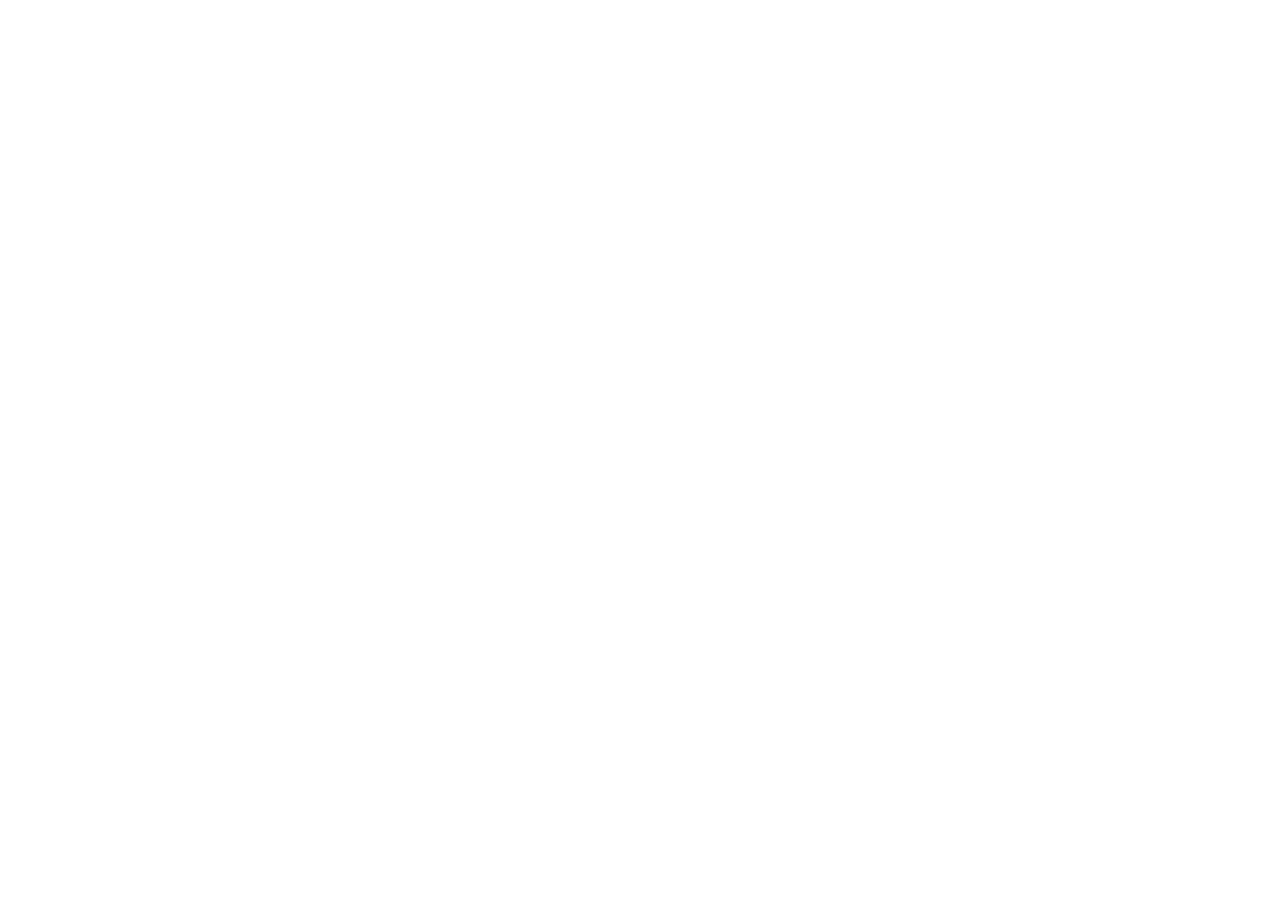
==== index.htm @ 46724115 "stunning page" ====
<!DOCTYPE html>
<html lang="en">
<head>
    <meta charset="UTF-8">
    <meta name="viewport" content="width=device-width, initial-scale=1.0">
    <title>Document</title>
</head>
<body>
    
</body>
</html>
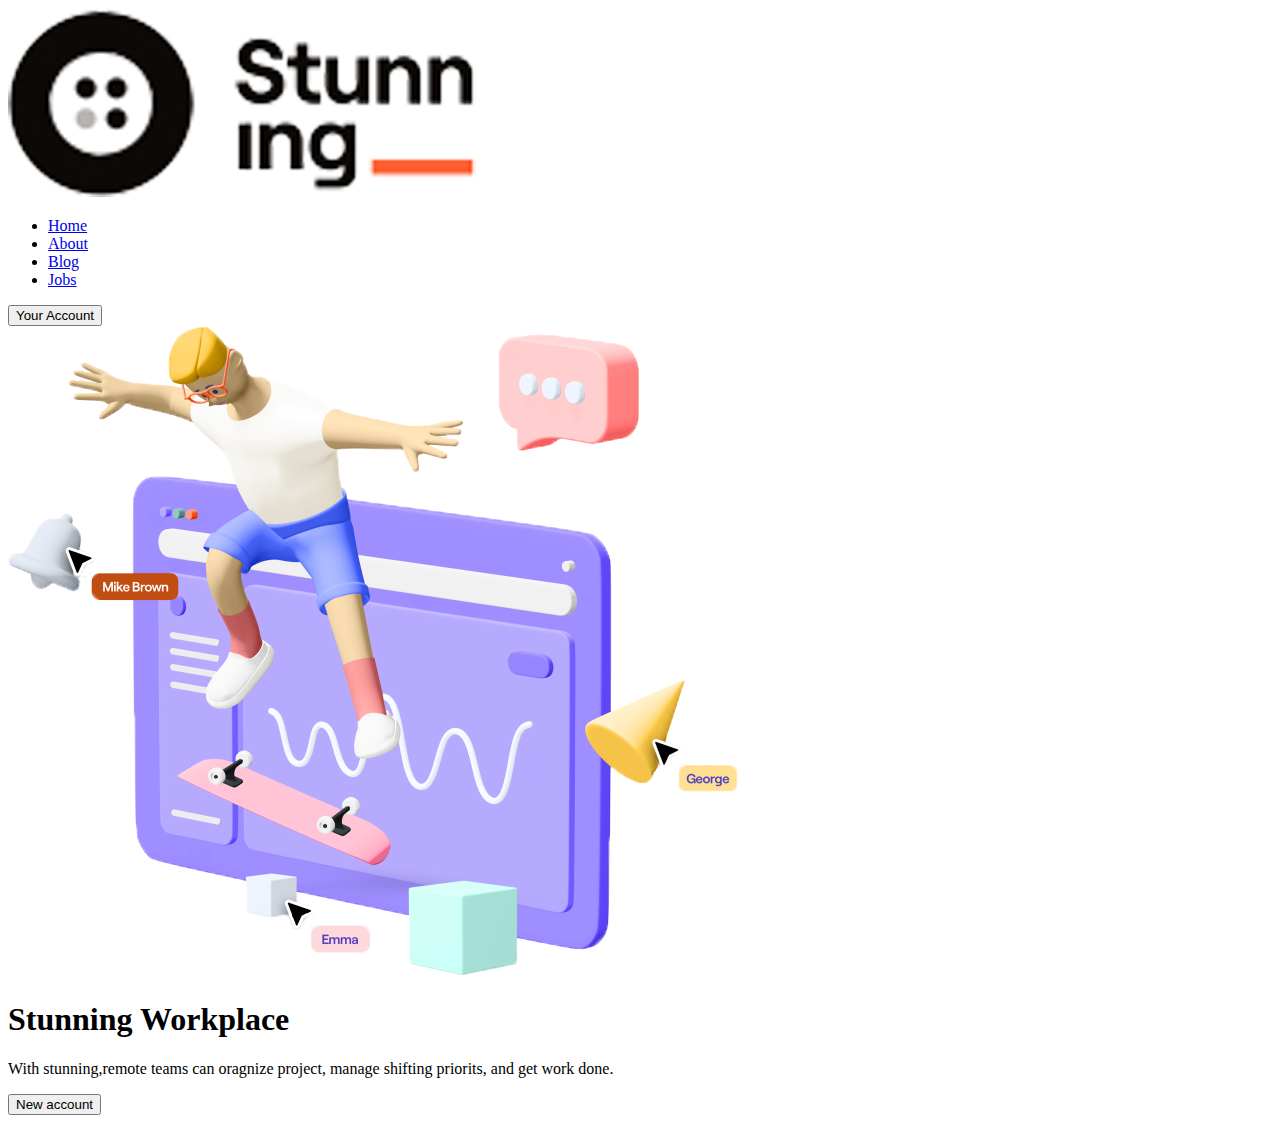
==== commit e5b61043: "add img" ====
--- a/index.htm
+++ b/index.htm
@@ -6,6 +6,39 @@
     <title>Document</title>
 </head>
 <body>
-    
+    <nav>
+        <div>
+            <img src="stunning-logo.png">
+        </div>
+        <div>
+            <ul>
+                <li><a href="#">Home</a></li>
+                <li><a href="#">About</a></li>
+                <li><a href="#">Blog</a></li>
+                <li><a href="#">Jobs</a></li>
+                </ul>
+
+            </ul>
+        </div>
+        <div>
+            <button>Your Account</button>
+        </div>
+    </nav>
+    <main>
+    <div>
+        <img src="landing-section-image.png">
+    </div>
+    <div>
+        <h1>
+            Stunning Workplace
+        </h1>
+        <p>With stunning,remote teams can oragnize project, manage shifting priorits, and get  work done.</p>
+    </div>
+    <div>
+        <button>New account</button>
+        
+    </div>
+</main>
+
 </body>
 </html>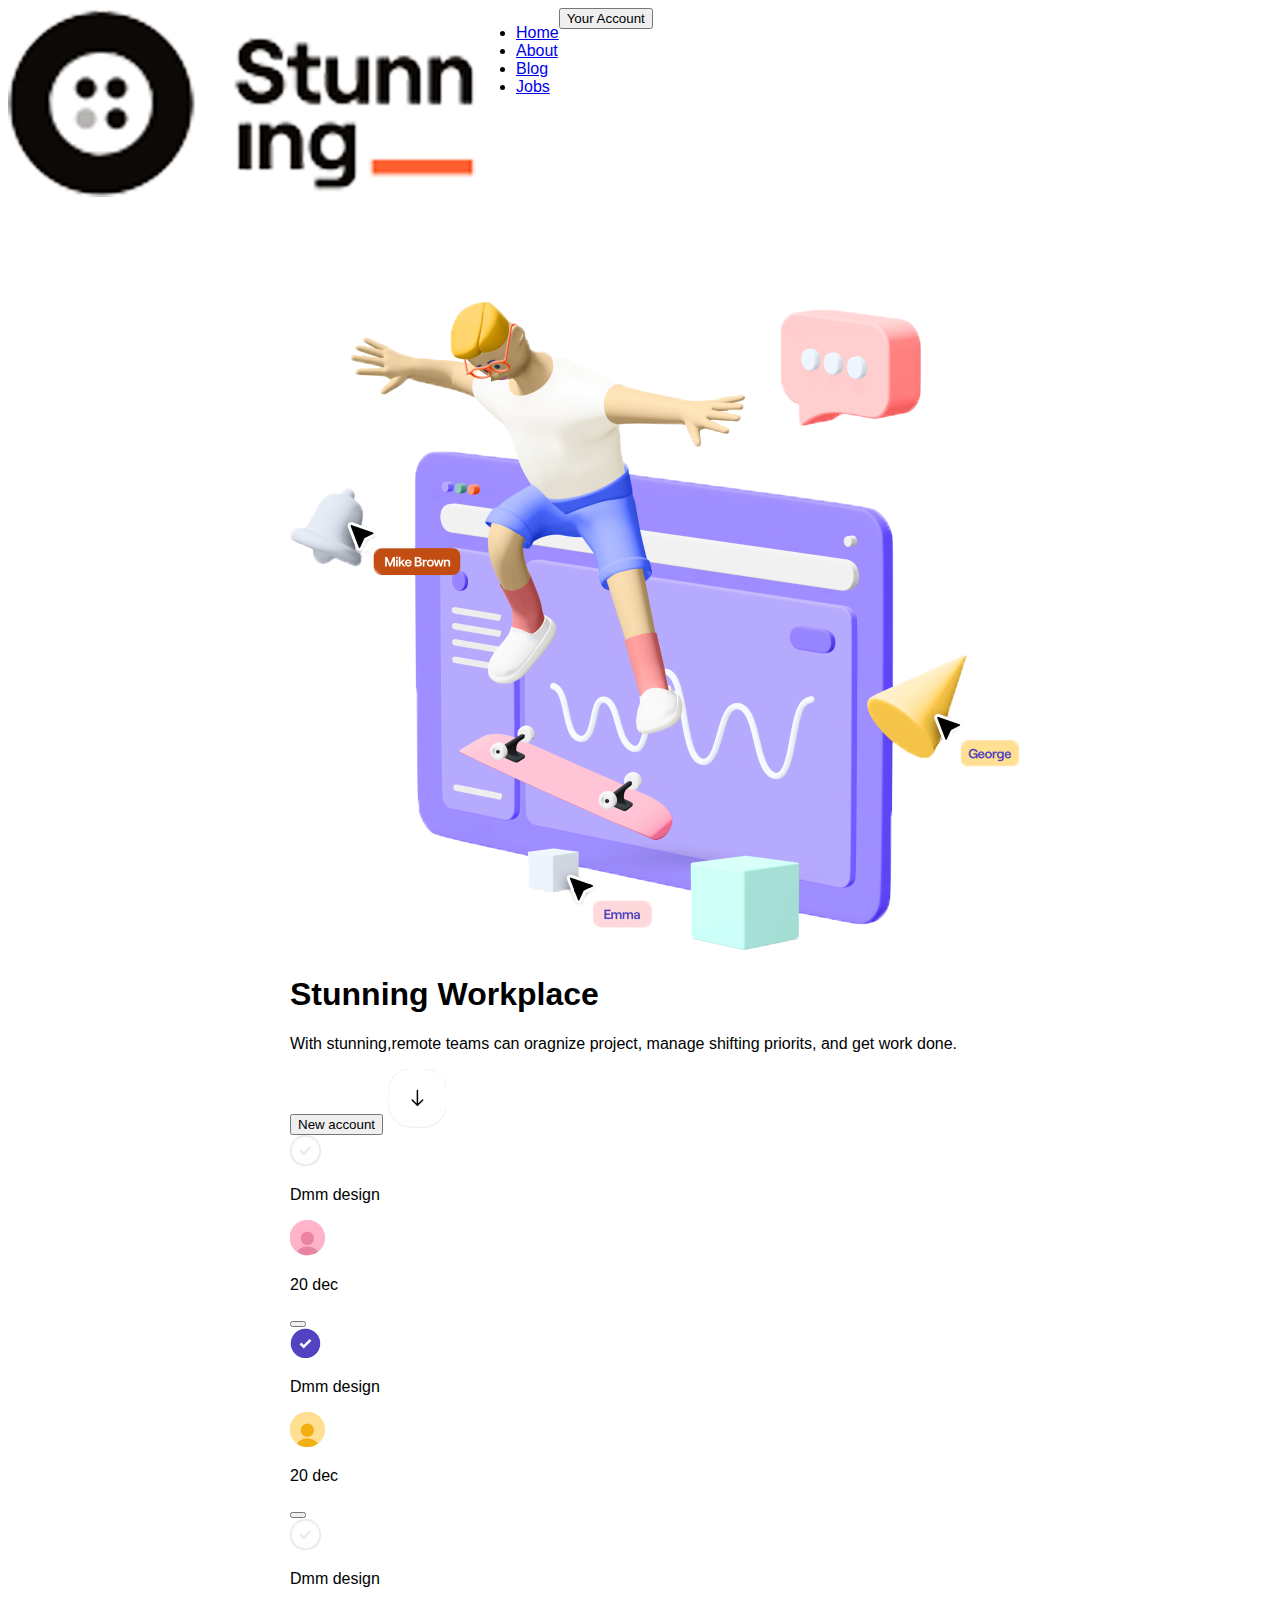
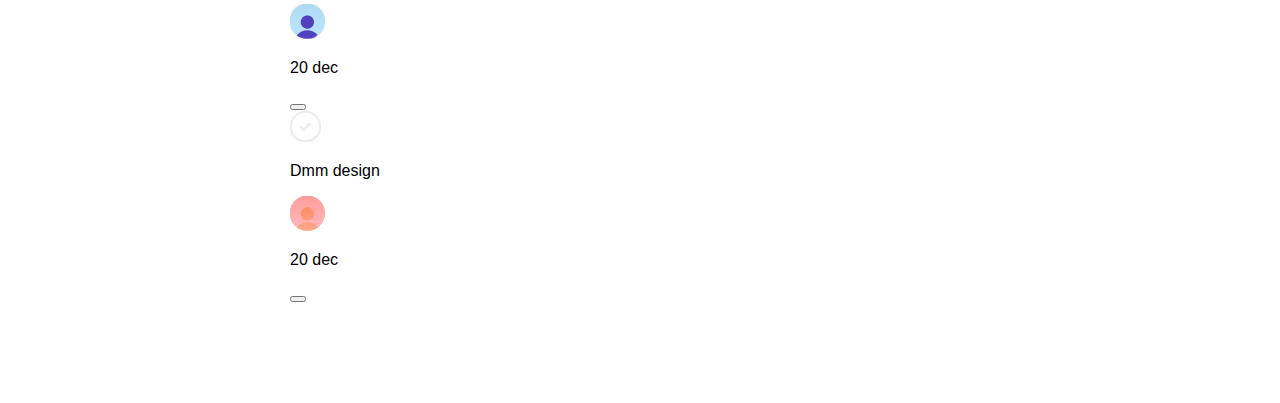
==== commit 8dcc7167: "nav" ====
--- a/index.htm
+++ b/index.htm
@@ -3,7 +3,8 @@
 <head>
     <meta charset="UTF-8">
     <meta name="viewport" content="width=device-width, initial-scale=1.0">
-    <title>Document</title>
+    <link rel="stylesheet" href="style.css">
+    <title>Stunning Page</title>
 </head>
 <body>
     <nav>
@@ -36,7 +37,40 @@
     </div>
     <div>
         <button>New account</button>
+        <a href="#">
+            <img src="arrow-down.png">
+        </a>
         
+    </div>
+    <div>
+        <section>
+            <img src="tick-gray.png">
+            <p>Dmm design</p>
+            <img src="user-pink.png">
+            <p>20 dec</p>
+            <button></button>
+        </section>
+        <section>
+            <img src="tick-blue.png">
+            <p>Dmm design</p>
+            <img src="user-orange.png">
+            <p>20 dec</p>
+            <button></button>
+        </section>
+        <section>
+            <img src="tick-gray.png">
+            <p>Dmm design</p>
+            <img src="user-blue.png">
+            <p>20 dec</p>
+            <button></button>
+        </section>
+        <section>
+            <img src="tick-gray.png">
+            <p>Dmm design</p>
+            <img src="user-red.png">
+            <p>20 dec</p>
+            <button></button>
+        </section>
     </div>
 </main>
 
--- a/style.css
+++ b/style.css
@@ -0,0 +1,12 @@
+body{
+    font-family: Arial, Helvetica, sans-serif; 
+}
+nav{
+    display: flex;
+}
+
+main{
+    max-width: 700px;
+    margin: 100px auto;
+    
+}
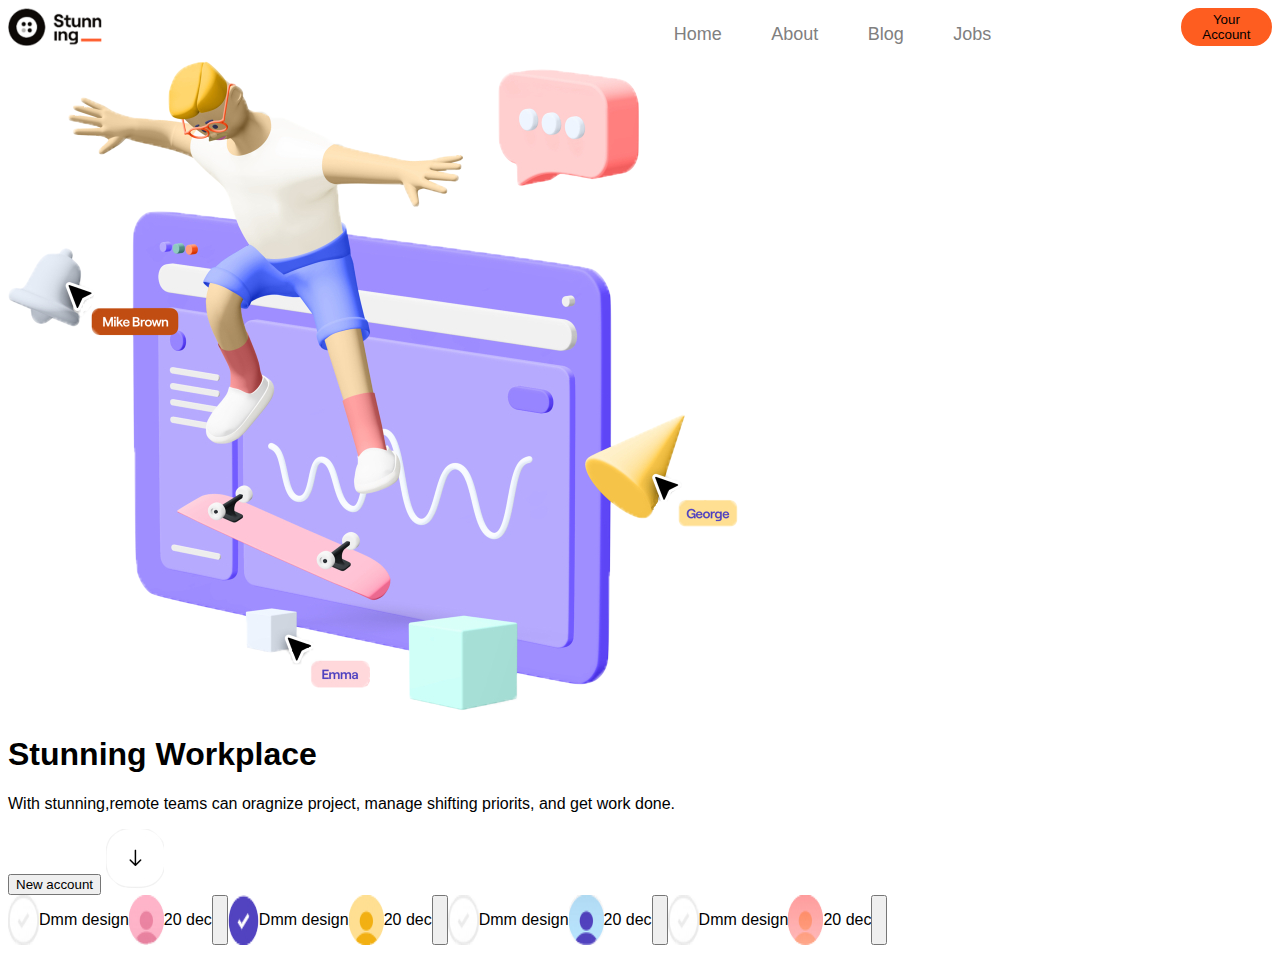
==== commit 1c9fbbdb: "add design" ====
--- a/index.htm
+++ b/index.htm
@@ -9,7 +9,7 @@
 <body>
     <nav>
         <div>
-            <img src="stunning-logo.png">
+            <img class="top-img" src="stunning-logo.png">
         </div>
         <div>
             <ul>
@@ -22,7 +22,7 @@
             </ul>
         </div>
         <div>
-            <button>Your Account</button>
+            <button class="top-button">Your Account</button>
         </div>
     </nav>
     <main>
@@ -42,29 +42,29 @@
         </a>
         
     </div>
-    <div>
-        <section>
+    <div class="section-continer">
+        <section class="row">
             <img src="tick-gray.png">
             <p>Dmm design</p>
             <img src="user-pink.png">
             <p>20 dec</p>
             <button></button>
         </section>
-        <section>
+        <section class="row">
             <img src="tick-blue.png">
             <p>Dmm design</p>
             <img src="user-orange.png">
             <p>20 dec</p>
             <button></button>
         </section>
-        <section>
+        <section class="row">
             <img src="tick-gray.png">
             <p>Dmm design</p>
             <img src="user-blue.png">
             <p>20 dec</p>
             <button></button>
         </section>
-        <section>
+        <section class="row">
             <img src="tick-gray.png">
             <p>Dmm design</p>
             <img src="user-red.png">
--- a/style.css
+++ b/style.css
@@ -3,10 +3,44 @@
 }
 nav{
     display: flex;
+    justify-content: space-between;
+}
+.top-img{
+    width:20%;
+
+}
+ul li{
+    display: inline;
+    list-style:none;
+   
+}
+li a {
+    text-decoration: none ;
+    color:gray;
+    font-size:18px;
+    margin :5px  36px   47px    9px;;
+    
+}
+li a:hover{
+    text-decoration: underline;
+    color: black;
+}
+.top-button{
+    width:95%;
+    float:  right !important;
+    background-color:#FE5D20;
+    border: solid #FE5D20;
+    border-radius: 9999px;
 }
 
-main{
-    max-width: 700px;
-    margin: 100px auto;
-    
+
+section{
+    display: inline-flex;
 }
+.row{
+    display: flex;
+
+}
+.section-continer{
+    display: flex;
+}